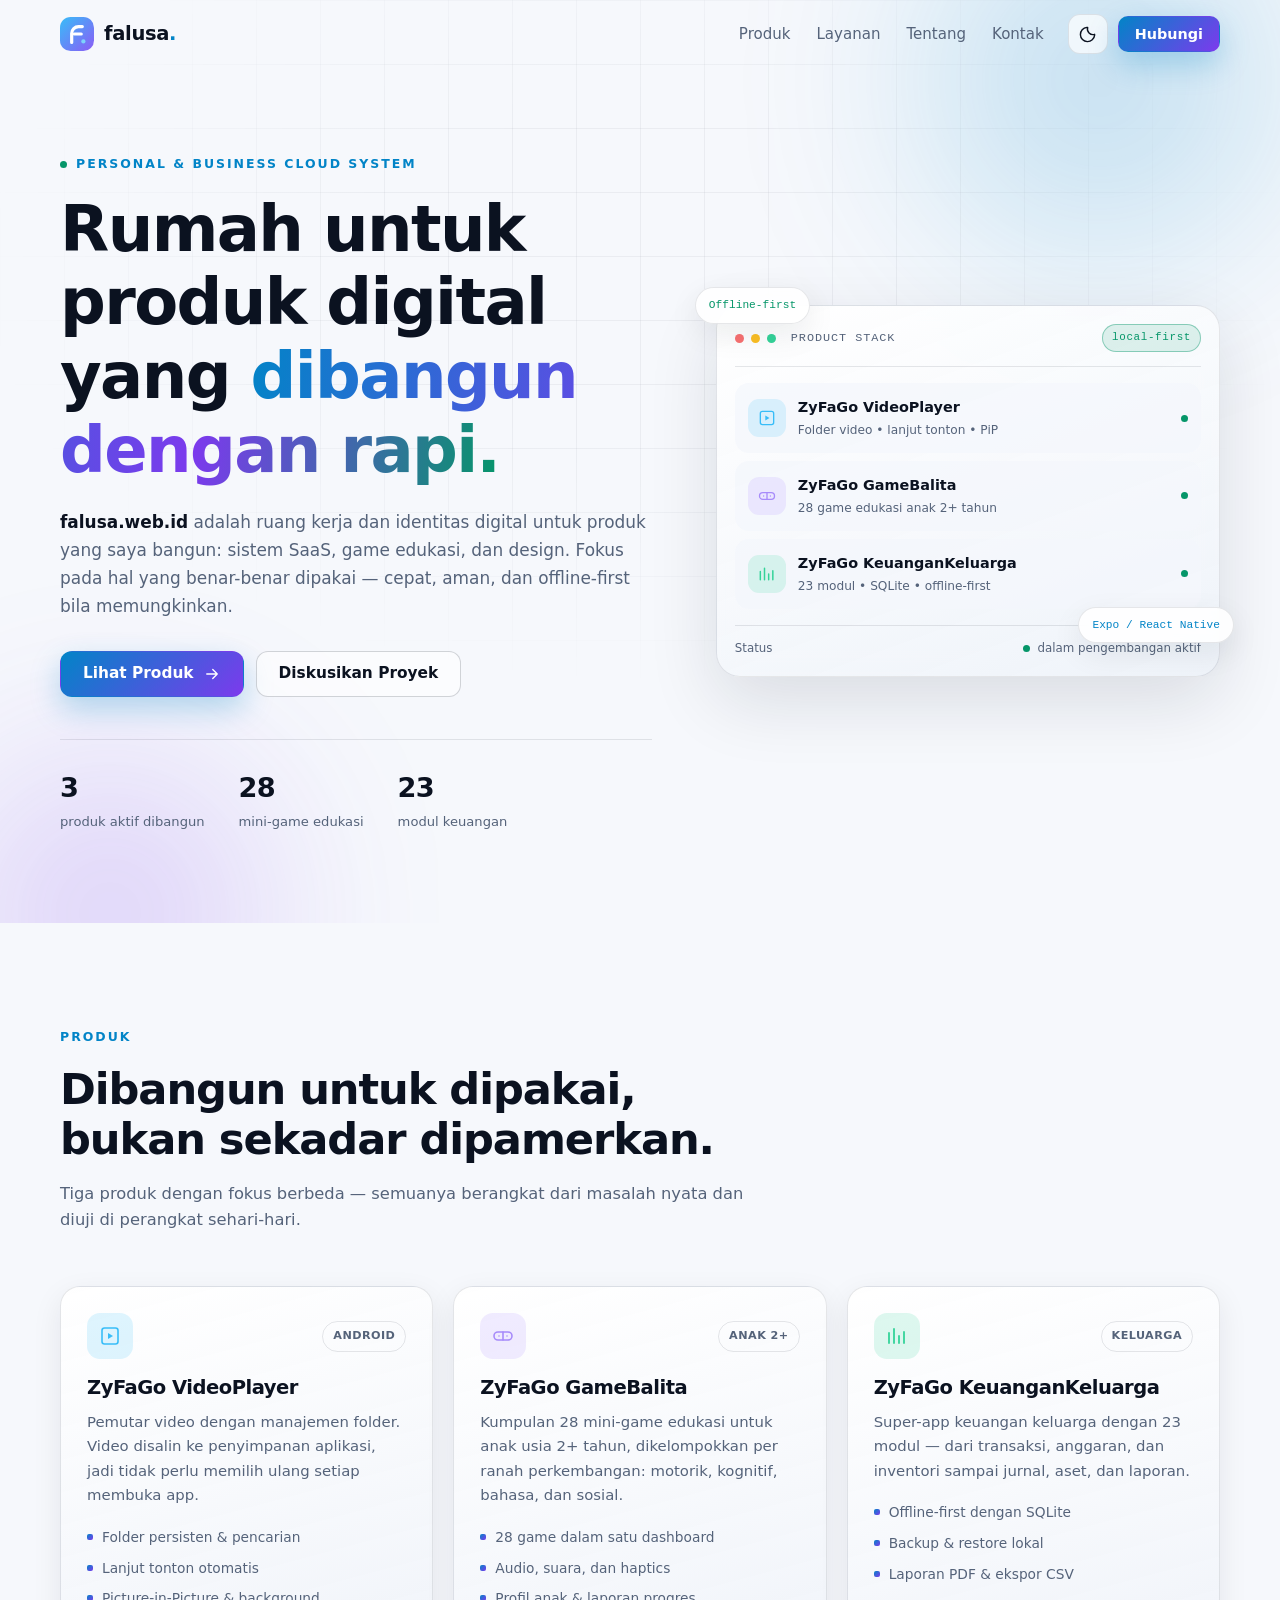
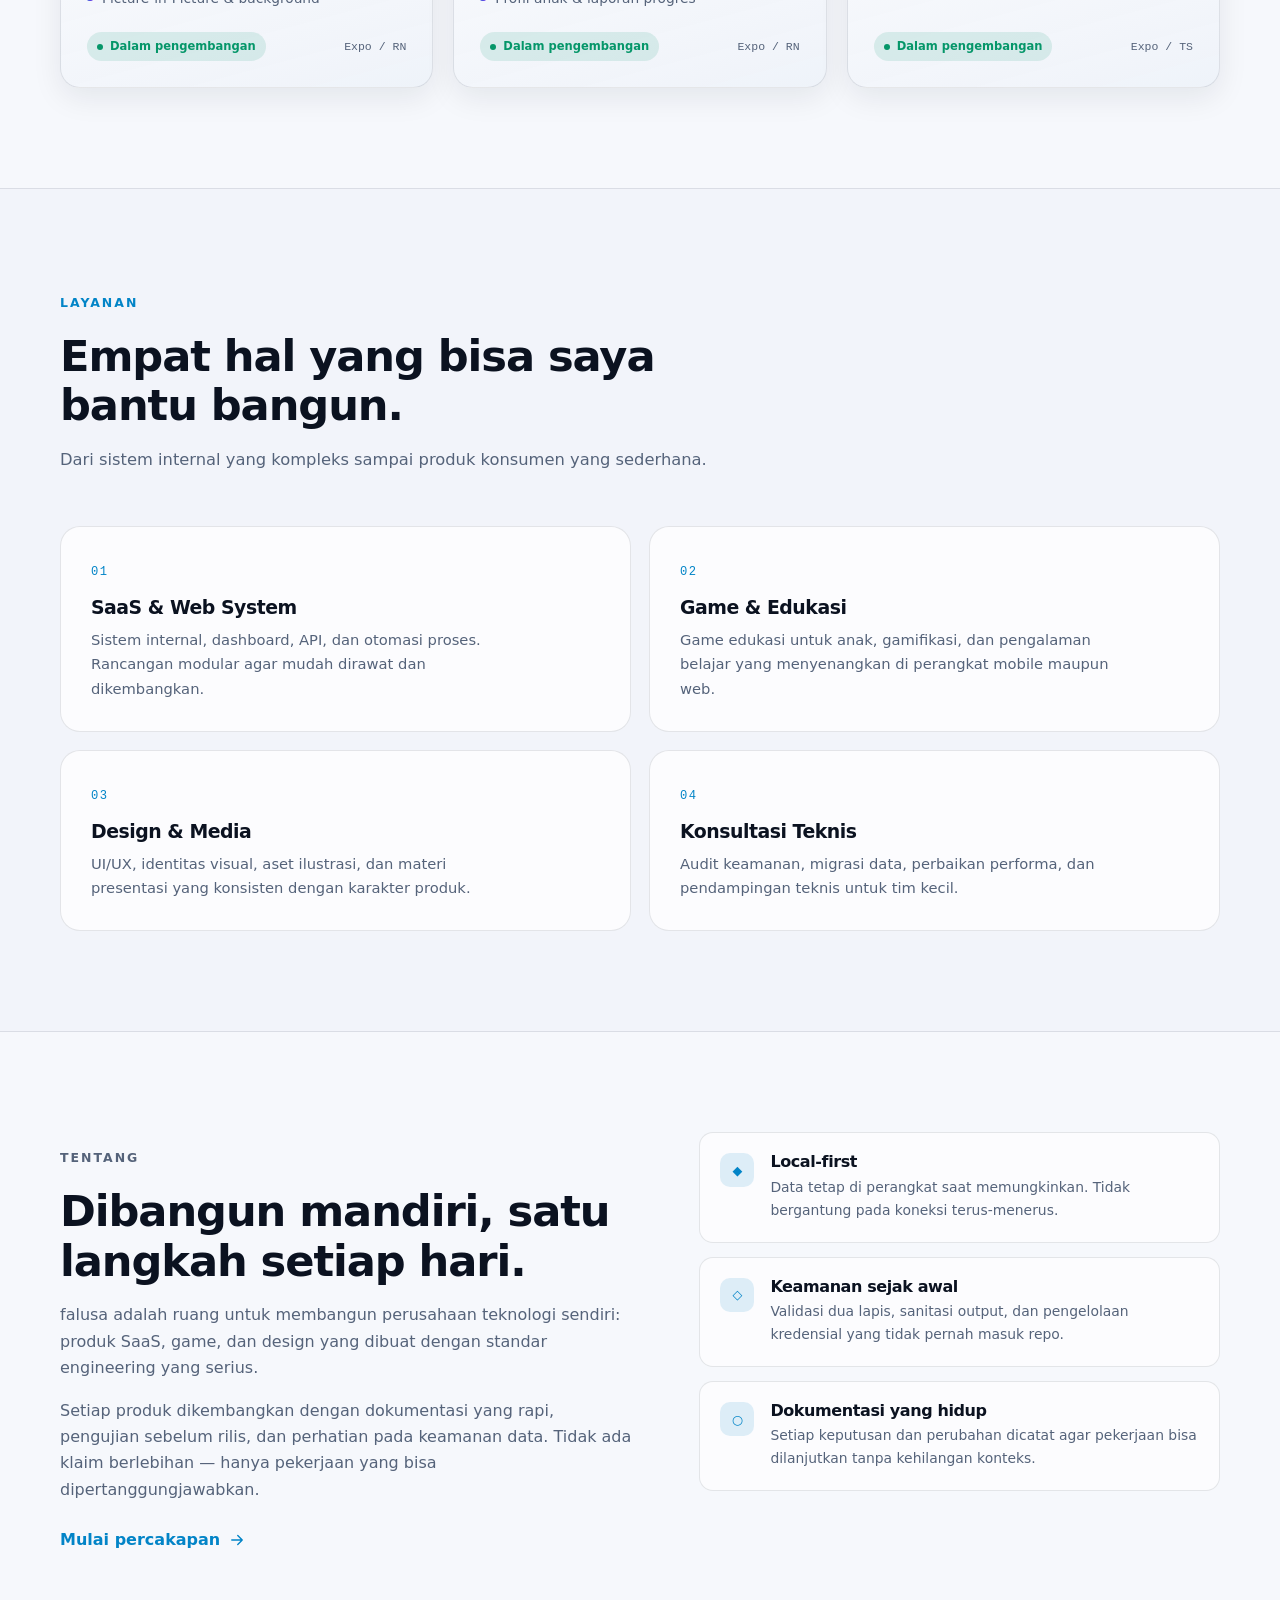
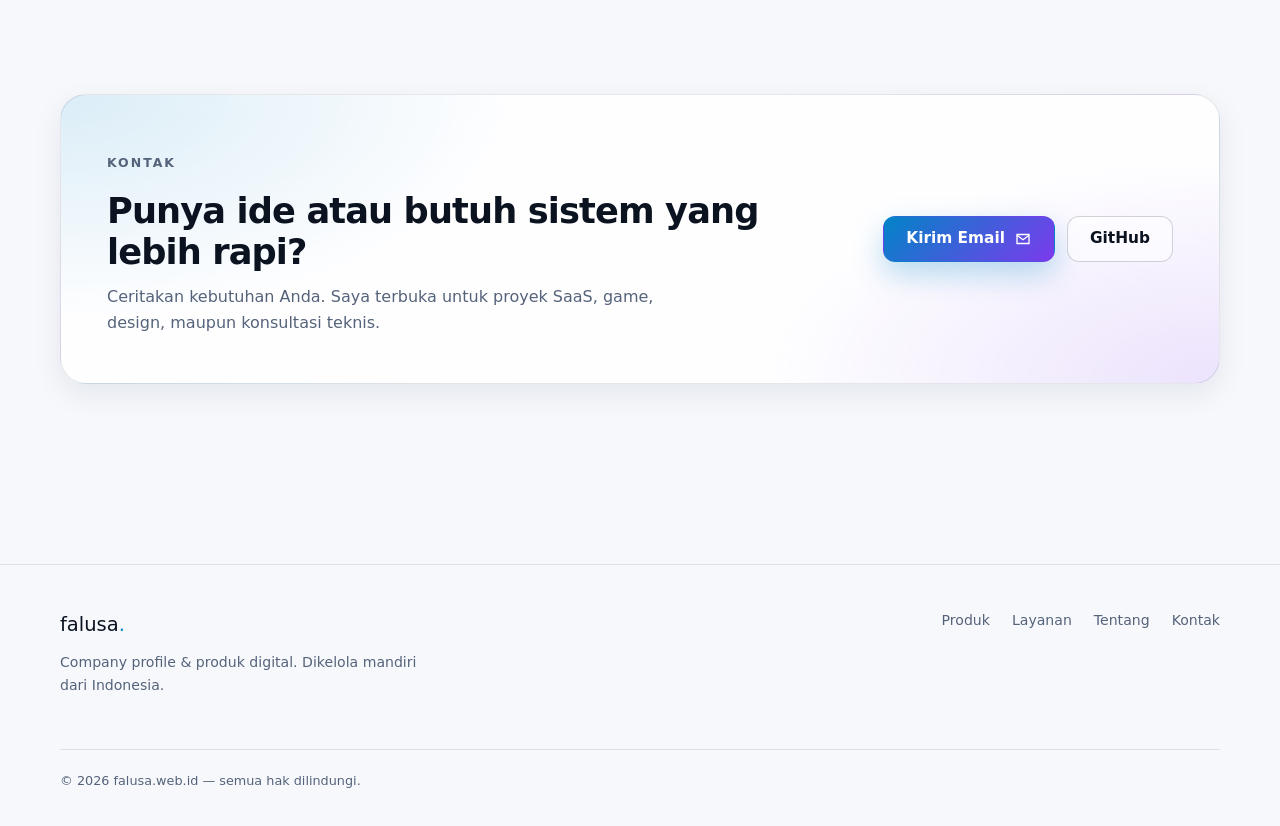
==== index.html @ 4346da72 "Initial landing page falusa.web.id" ====
<!doctype html>
<html lang="id" data-theme="dark">
<head>
  <meta charset="utf-8">
  <meta name="viewport" content="width=device-width, initial-scale=1">
  <title>falusa — Company Profile &amp; Digital Products</title>
  <meta name="description" content="falusa.web.id — rumah untuk produk digital: sistem SaaS, game edukasi, dan design. Dikelola secara mandiri, fokus pada kecepatan, keamanan, dan pengalaman pengguna.">
  <meta name="author" content="falusa">
  <meta name="theme-color" content="#070A12">
  <link rel="canonical" href="https://falusa.web.id/">
  <link rel="icon" href="assets/img/favicon.svg" type="image/svg+xml">
  <link rel="stylesheet" href="assets/css/style.css">

  <meta property="og:type" content="website">
  <meta property="og:site_name" content="falusa">
  <meta property="og:title" content="falusa — Company Profile &amp; Digital Products">
  <meta property="og:description" content="Rumah untuk produk digital: sistem SaaS, game edukasi, dan design.">
  <meta property="og:url" content="https://falusa.web.id/">
  <meta name="twitter:card" content="summary">
  <meta name="twitter:title" content="falusa — Company Profile &amp; Digital Products">
  <meta name="twitter:description" content="Rumah untuk produk digital: sistem SaaS, game edukasi, dan design.">

  <script type="application/ld+json">
  {
    "@context": "https://schema.org",
    "@type": "Organization",
    "name": "falusa",
    "url": "https://falusa.web.id",
    "email": "faridlukmans@gmail.com",
    "sameAs": ["https://github.com/faridlukmans"],
    "description": "Personal and business cloud system. Membangun produk digital: SaaS, game edukasi, dan design."
  }
  </script>
</head>
<body>
  <a class="skip-link" href="#main">Lewati ke konten</a>

  <header class="site-header" id="siteHeader">
    <div class="container nav-wrap">
      <a class="brand" href="#top" aria-label="falusa — beranda">
        <span class="brand-mark" aria-hidden="true">
          <svg viewBox="0 0 32 32" fill="none" xmlns="http://www.w3.org/2000/svg">
            <rect width="32" height="32" rx="10" fill="url(#brandGradient)"/>
            <path d="M11 24V15.5C11 11.91 13.91 9 17.5 9H21" stroke="white" stroke-width="3" stroke-linecap="round"/>
            <path d="M13.5 16H20" stroke="white" stroke-width="3" stroke-linecap="round"/>
            <circle cx="22" cy="23" r="2" fill="#7DD3FC"/>
            <defs>
              <linearGradient id="brandGradient" x1="0" y1="0" x2="32" y2="32" gradientUnits="userSpaceOnUse">
                <stop stop-color="#38BDF8"/>
                <stop offset="1" stop-color="#8B5CF6"/>
              </linearGradient>
            </defs>
          </svg>
        </span>
        <span class="brand-text">falusa<span class="brand-dot">.</span></span>
      </a>

      <nav class="nav-links" id="navLinks" aria-label="Navigasi utama">
        <a href="#produk">Produk</a>
        <a href="#layanan">Layanan</a>
        <a href="#tentang">Tentang</a>
        <a href="#kontak">Kontak</a>
      </nav>

      <div class="nav-actions">
        <button class="icon-btn" id="themeToggle" type="button" aria-label="Ganti tema terang/gelap" title="Ganti tema">
          <svg class="icon-sun" viewBox="0 0 24 24" fill="none" aria-hidden="true"><circle cx="12" cy="12" r="4" stroke="currentColor" stroke-width="1.8"/><path d="M12 2v2M12 20v2M4.93 4.93l1.42 1.42M17.65 17.65l1.42 1.42M2 12h2M20 12h2M4.93 19.07l1.42-1.42M17.65 6.35l1.42-1.42" stroke="currentColor" stroke-width="1.8" stroke-linecap="round"/></svg>
          <svg class="icon-moon" viewBox="0 0 24 24" fill="none" aria-hidden="true"><path d="M21 12.79A9 9 0 1 1 11.21 3c.34 0 .67.02 1 .05a7 7 0 0 0 8.74 8.74c.03.33.05.66.05 1Z" stroke="currentColor" stroke-width="1.8" stroke-linejoin="round"/></svg>
        </button>
        <a class="btn btn-sm btn-primary nav-cta" href="#kontak">Hubungi</a>
        <button class="icon-btn menu-btn" id="menuToggle" type="button" aria-label="Buka menu" aria-expanded="false" aria-controls="navLinks">
          <svg viewBox="0 0 24 24" fill="none" aria-hidden="true"><path d="M4 7h16M4 12h16M4 17h16" stroke="currentColor" stroke-width="1.8" stroke-linecap="round"/></svg>
        </button>
      </div>
    </div>
  </header>

  <main id="main">
    <!-- HERO -->
    <section class="hero" id="top">
      <div class="hero-bg" aria-hidden="true">
        <div class="orb orb-a"></div>
        <div class="orb orb-b"></div>
        <div class="grid-fade"></div>
      </div>
      <div class="container hero-grid">
        <div class="hero-copy reveal">
          <p class="eyebrow"><span class="pulse-dot"></span> Personal &amp; business cloud system</p>
          <h1>Rumah untuk produk digital yang <span class="gradient-text">dibangun dengan rapi.</span></h1>
          <p class="lead">
            <strong>falusa.web.id</strong> adalah ruang kerja dan identitas digital untuk produk
            yang saya bangun: sistem SaaS, game edukasi, dan design. Fokus pada hal yang
            benar-benar dipakai — cepat, aman, dan offline-first bila memungkinkan.
          </p>
          <div class="hero-actions">
            <a class="btn btn-primary" href="#produk">
              Lihat Produk
              <svg viewBox="0 0 24 24" fill="none" aria-hidden="true"><path d="M5 12h14M13 6l6 6-6 6" stroke="currentColor" stroke-width="1.8" stroke-linecap="round" stroke-linejoin="round"/></svg>
            </a>
            <a class="btn btn-ghost" href="#kontak">Diskusikan Proyek</a>
          </div>
          <ul class="hero-facts" aria-label="Ringkasan">
            <li><strong>3</strong><span>produk aktif dibangun</span></li>
            <li><strong>28</strong><span>mini-game edukasi</span></li>
            <li><strong>23</strong><span>modul keuangan</span></li>
          </ul>
        </div>

        <div class="hero-visual reveal" aria-hidden="true">
          <div class="visual-card">
            <div class="visual-head">
              <span class="traffic"></span><span class="traffic"></span><span class="traffic"></span>
              <span class="visual-title">product stack</span>
              <span class="live-badge">local-first</span>
            </div>
            <div class="stack-list">
              <div class="stack-item">
                <span class="stack-icon icon-cyan">
                  <svg viewBox="0 0 24 24" fill="none"><path d="M4 6.5A2.5 2.5 0 0 1 6.5 4h11A2.5 2.5 0 0 1 20 6.5v11a2.5 2.5 0 0 1-2.5 2.5h-11A2.5 2.5 0 0 1 4 17.5v-11Z" stroke="currentColor" stroke-width="1.6"/><path d="m10 9 5 3-5 3V9Z" fill="currentColor"/></svg>
                </span>
                <div><strong>ZyFaGo VideoPlayer</strong><small>Folder video • lanjut tonton • PiP</small></div>
                <span class="status-dot"></span>
              </div>
              <div class="stack-item">
                <span class="stack-icon icon-violet">
                  <svg viewBox="0 0 24 24" fill="none"><path d="M7 8h10a4 4 0 0 1 0 8H7a4 4 0 0 1 0-8Z" stroke="currentColor" stroke-width="1.6"/><path d="M8 12h.01M16 12h.01M12 8v8" stroke="currentColor" stroke-width="1.6" stroke-linecap="round"/></svg>
                </span>
                <div><strong>ZyFaGo GameBalita</strong><small>28 game edukasi anak 2+ tahun</small></div>
                <span class="status-dot"></span>
              </div>
              <div class="stack-item">
                <span class="stack-icon icon-lime">
                  <svg viewBox="0 0 24 24" fill="none"><path d="M4 19V9m5 10V5m5 14v-7m5 7V8" stroke="currentColor" stroke-width="1.8" stroke-linecap="round"/></svg>
                </span>
                <div><strong>ZyFaGo KeuanganKeluarga</strong><small>23 modul • SQLite • offline-first</small></div>
                <span class="status-dot"></span>
              </div>
            </div>
            <div class="visual-foot">
              <span>Status</span>
              <span class="visual-status"><span class="pulse-dot"></span> dalam pengembangan aktif</span>
            </div>
          </div>
          <div class="float-chip chip-a">Offline-first</div>
          <div class="float-chip chip-b">Expo / React Native</div>
        </div>
      </div>
    </section>

    <!-- PRODUK -->
    <section class="section" id="produk">
      <div class="container">
        <div class="section-head reveal">
          <p class="eyebrow">Produk</p>
          <h2>Dibangun untuk dipakai, bukan sekadar dipamerkan.</h2>
          <p class="section-sub">Tiga produk dengan fokus berbeda — semuanya berangkat dari masalah nyata dan diuji di perangkat sehari-hari.</p>
        </div>

        <div class="product-grid">
          <article class="product-card reveal">
            <div class="product-top">
              <span class="product-icon icon-cyan">
                <svg viewBox="0 0 24 24" fill="none"><path d="M4 6.5A2.5 2.5 0 0 1 6.5 4h11A2.5 2.5 0 0 1 20 6.5v11a2.5 2.5 0 0 1-2.5 2.5h-11A2.5 2.5 0 0 1 4 17.5v-11Z" stroke="currentColor" stroke-width="1.6"/><path d="m10 9 5 3-5 3V9Z" fill="currentColor"/></svg>
              </span>
              <span class="badge">Android</span>
            </div>
            <h3>ZyFaGo VideoPlayer</h3>
            <p>Pemutar video dengan manajemen folder. Video disalin ke penyimpanan aplikasi, jadi tidak perlu memilih ulang setiap membuka app.</p>
            <ul class="feature-list">
              <li>Folder persisten &amp; pencarian</li>
              <li>Lanjut tonton otomatis</li>
              <li>Picture-in-Picture &amp; background</li>
            </ul>
            <div class="product-foot">
              <span class="status-pill">Dalam pengembangan</span>
              <span class="mono">Expo / RN</span>
            </div>
          </article>

          <article class="product-card reveal">
            <div class="product-top">
              <span class="product-icon icon-violet">
                <svg viewBox="0 0 24 24" fill="none"><path d="M7 8h10a4 4 0 0 1 0 8H7a4 4 0 0 1 0-8Z" stroke="currentColor" stroke-width="1.6"/><path d="M8 12h.01M16 12h.01M12 8v8" stroke="currentColor" stroke-width="1.6" stroke-linecap="round"/></svg>
              </span>
              <span class="badge">Anak 2+</span>
            </div>
            <h3>ZyFaGo GameBalita</h3>
            <p>Kumpulan 28 mini-game edukasi untuk anak usia 2+ tahun, dikelompokkan per ranah perkembangan: motorik, kognitif, bahasa, dan sosial.</p>
            <ul class="feature-list">
              <li>28 game dalam satu dashboard</li>
              <li>Audio, suara, dan haptics</li>
              <li>Profil anak &amp; laporan progres</li>
            </ul>
            <div class="product-foot">
              <span class="status-pill">Dalam pengembangan</span>
              <span class="mono">Expo / RN</span>
            </div>
          </article>

          <article class="product-card reveal">
            <div class="product-top">
              <span class="product-icon icon-lime">
                <svg viewBox="0 0 24 24" fill="none"><path d="M4 19V9m5 10V5m5 14v-7m5 7V8" stroke="currentColor" stroke-width="1.8" stroke-linecap="round"/></svg>
              </span>
              <span class="badge">Keluarga</span>
            </div>
            <h3>ZyFaGo KeuanganKeluarga</h3>
            <p>Super-app keuangan keluarga dengan 23 modul — dari transaksi, anggaran, dan inventori sampai jurnal, aset, dan laporan.</p>
            <ul class="feature-list">
              <li>Offline-first dengan SQLite</li>
              <li>Backup &amp; restore lokal</li>
              <li>Laporan PDF &amp; ekspor CSV</li>
            </ul>
            <div class="product-foot">
              <span class="status-pill">Dalam pengembangan</span>
              <span class="mono">Expo / TS</span>
            </div>
          </article>
        </div>
      </div>
    </section>

    <!-- LAYANAN -->
    <section class="section section-alt" id="layanan">
      <div class="container">
        <div class="section-head reveal">
          <p class="eyebrow">Layanan</p>
          <h2>Empat hal yang bisa saya bantu bangun.</h2>
          <p class="section-sub">Dari sistem internal yang kompleks sampai produk konsumen yang sederhana.</p>
        </div>

        <div class="service-grid">
          <article class="service-card reveal">
            <span class="service-num">01</span>
            <h3>SaaS &amp; Web System</h3>
            <p>Sistem internal, dashboard, API, dan otomasi proses. Rancangan modular agar mudah dirawat dan dikembangkan.</p>
          </article>
          <article class="service-card reveal">
            <span class="service-num">02</span>
            <h3>Game &amp; Edukasi</h3>
            <p>Game edukasi untuk anak, gamifikasi, dan pengalaman belajar yang menyenangkan di perangkat mobile maupun web.</p>
          </article>
          <article class="service-card reveal">
            <span class="service-num">03</span>
            <h3>Design &amp; Media</h3>
            <p>UI/UX, identitas visual, aset ilustrasi, dan materi presentasi yang konsisten dengan karakter produk.</p>
          </article>
          <article class="service-card reveal">
            <span class="service-num">04</span>
            <h3>Konsultasi Teknis</h3>
            <p>Audit keamanan, migrasi data, perbaikan performa, dan pendampingan teknis untuk tim kecil.</p>
          </article>
        </div>
      </div>
    </section>

    <!-- TENTANG -->
    <section class="section" id="tentang">
      <div class="container about-grid">
        <div class="about-copy reveal">
          <p class="eyebrow">Tentang</p>
          <h2>Dibangun mandiri, satu langkah setiap hari.</h2>
          <p>
            falusa adalah ruang untuk membangun perusahaan teknologi sendiri: produk SaaS,
            game, dan design yang dibuat dengan standar engineering yang serius.
          </p>
          <p>
            Setiap produk dikembangkan dengan dokumentasi yang rapi, pengujian sebelum rilis,
            dan perhatian pada keamanan data. Tidak ada klaim berlebihan — hanya pekerjaan
            yang bisa dipertanggungjawabkan.
          </p>
          <a class="link-arrow" href="#kontak">
            Mulai percakapan
            <svg viewBox="0 0 24 24" fill="none" aria-hidden="true"><path d="M5 12h14M13 6l6 6-6 6" stroke="currentColor" stroke-width="1.8" stroke-linecap="round" stroke-linejoin="round"/></svg>
          </a>
        </div>

        <div class="principle-list reveal">
          <div class="principle">
            <span class="principle-icon">◆</span>
            <div><h3>Local-first</h3><p>Data tetap di perangkat saat memungkinkan. Tidak bergantung pada koneksi terus-menerus.</p></div>
          </div>
          <div class="principle">
            <span class="principle-icon">◇</span>
            <div><h3>Keamanan sejak awal</h3><p>Validasi dua lapis, sanitasi output, dan pengelolaan kredensial yang tidak pernah masuk repo.</p></div>
          </div>
          <div class="principle">
            <span class="principle-icon">○</span>
            <div><h3>Dokumentasi yang hidup</h3><p>Setiap keputusan dan perubahan dicatat agar pekerjaan bisa dilanjutkan tanpa kehilangan konteks.</p></div>
          </div>
        </div>
      </div>
    </section>

    <!-- KONTAK -->
    <section class="section section-cta" id="kontak">
      <div class="container cta-box reveal">
        <div class="cta-copy">
          <p class="eyebrow">Kontak</p>
          <h2>Punya ide atau butuh sistem yang lebih rapi?</h2>
          <p>Ceritakan kebutuhan Anda. Saya terbuka untuk proyek SaaS, game, design, maupun konsultasi teknis.</p>
        </div>
        <div class="cta-actions">
          <a class="btn btn-primary" href="mailto:faridlukmans@gmail.com?subject=Proyek%20falusa.web.id">
            Kirim Email
            <svg viewBox="0 0 24 24" fill="none" aria-hidden="true"><path d="M4 6h16v12H4V6Z" stroke="currentColor" stroke-width="1.8"/><path d="m4 7 8 6 8-6" stroke="currentColor" stroke-width="1.8" stroke-linejoin="round"/></svg>
          </a>
          <a class="btn btn-ghost" href="https://github.com/faridlukmans" target="_blank" rel="noopener noreferrer">GitHub</a>
        </div>
      </div>
    </section>
  </main>

  <footer class="site-footer">
    <div class="container footer-wrap">
      <div class="footer-brand">
        <span class="brand-text">falusa<span class="brand-dot">.</span></span>
        <p>Company profile &amp; produk digital. Dikelola mandiri dari Indonesia.</p>
      </div>
      <div class="footer-links">
        <a href="#produk">Produk</a>
        <a href="#layanan">Layanan</a>
        <a href="#tentang">Tentang</a>
        <a href="#kontak">Kontak</a>
      </div>
      <p class="footer-copy">© <span id="year">2026</span> falusa.web.id — semua hak dilindungi.</p>
    </div>
  </footer>

  <script src="assets/js/main.js" defer></script>
</body>
</html>
---- assets/css/style.css ----
/* =========================================================
   falusa.web.id — landing page styles
   ========================================================= */

:root {
  color-scheme: dark;
  --bg: #070a12;
  --bg-soft: #0b1120;
  --card: #0e1626;
  --card-2: #111c30;
  --text: #e8eefb;
  --muted: #97a4ba;
  --border: rgba(148, 163, 184, 0.16);
  --border-strong: rgba(148, 163, 184, 0.28);
  --primary: #38bdf8;
  --primary-2: #8b5cf6;
  --lime: #34d399;
  --danger: #f87171;
  --shadow: 0 24px 70px rgba(0, 0, 0, 0.42);
  --shadow-sm: 0 10px 30px rgba(0, 0, 0, 0.28);
  --radius: 20px;
  --radius-sm: 14px;
  --container: 1160px;
  --font: ui-sans-serif, system-ui, -apple-system, "Segoe UI", Roboto, "Helvetica Neue", Arial, sans-serif;
  --mono: ui-monospace, SFMono-Regular, Menlo, Consolas, "Liberation Mono", monospace;
}

[data-theme="light"] {
  color-scheme: light;
  --bg: #f6f8fc;
  --bg-soft: #eef2f9;
  --card: #ffffff;
  --card-2: #f4f7fd;
  --text: #0b1220;
  --muted: #55637a;
  --border: rgba(15, 23, 42, 0.1);
  --border-strong: rgba(15, 23, 42, 0.18);
  --primary: #0284c7;
  --primary-2: #7c3aed;
  --lime: #059669;
  --shadow: 0 24px 70px rgba(15, 23, 42, 0.12);
  --shadow-sm: 0 10px 30px rgba(15, 23, 42, 0.08);
}

*,
*::before,
*::after { box-sizing: border-box; }

html {
  scroll-behavior: smooth;
  scroll-padding-top: 88px;
  -webkit-text-size-adjust: 100%;
}

body {
  margin: 0;
  overflow-x: hidden;
  background: var(--bg);
  color: var(--text);
  font-family: var(--font);
  font-size: 16px;
  line-height: 1.65;
  -webkit-font-smoothing: antialiased;
  text-rendering: optimizeLegibility;
  transition: background-color 0.3s ease, color 0.3s ease;
}

img, svg { display: block; max-width: 100%; }
a { color: inherit; text-decoration: none; }
h1, h2, h3 { margin: 0; line-height: 1.15; letter-spacing: -0.025em; }
p { margin: 0; }
ul { margin: 0; padding: 0; list-style: none; }

.container {
  width: min(100% - 40px, var(--container));
  margin-inline: auto;
}

.skip-link {
  position: absolute;
  top: -100px;
  left: 16px;
  z-index: 100;
  padding: 10px 16px;
  border-radius: 10px;
  background: var(--primary);
  color: #001018;
  font-weight: 700;
}
.skip-link:focus { top: 12px; }

:focus-visible {
  outline: 2px solid var(--primary);
  outline-offset: 3px;
  border-radius: 6px;
}

/* ---------- Header ---------- */

.site-header {
  position: fixed;
  inset: 0 0 auto 0;
  z-index: 50;
  padding: 14px 0;
  border-bottom: 1px solid transparent;
  background: transparent;
  transition: background-color 0.3s ease, border-color 0.3s ease, padding 0.3s ease;
}

.site-header.is-scrolled {
  padding: 10px 0;
  border-bottom-color: var(--border);
  background: color-mix(in srgb, var(--bg) 82%, transparent);
  backdrop-filter: blur(14px);
  -webkit-backdrop-filter: blur(14px);
}

.nav-wrap {
  display: flex;
  align-items: center;
  gap: 24px;
}

.brand {
  display: inline-flex;
  align-items: center;
  gap: 10px;
  font-weight: 800;
  letter-spacing: -0.02em;
}

.brand-mark { width: 34px; height: 34px; flex: 0 0 auto; }
.brand-text { font-size: 1.22rem; }
.brand-dot { color: var(--primary); }

.nav-links {
  display: flex;
  align-items: center;
  gap: 26px;
  margin-left: auto;
  font-size: 0.94rem;
  color: var(--muted);
}

.nav-links a {
  position: relative;
  padding: 6px 0;
  transition: color 0.2s ease;
}

.nav-links a::after {
  content: "";
  position: absolute;
  left: 0;
  bottom: 0;
  width: 100%;
  height: 2px;
  border-radius: 2px;
  background: linear-gradient(90deg, var(--primary), var(--primary-2));
  transform: scaleX(0);
  transform-origin: left;
  transition: transform 0.25s ease;
}

.nav-links a:hover { color: var(--text); }
.nav-links a:hover::after { transform: scaleX(1); }

.nav-actions {
  display: flex;
  align-items: center;
  gap: 10px;
}

.icon-btn {
  display: grid;
  place-items: center;
  width: 40px;
  height: 40px;
  padding: 0;
  border: 1px solid var(--border);
  border-radius: 12px;
  background: color-mix(in srgb, var(--card) 70%, transparent);
  color: var(--text);
  cursor: pointer;
  transition: border-color 0.2s ease, background-color 0.2s ease, transform 0.2s ease;
}

.icon-btn:hover { border-color: var(--border-strong); transform: translateY(-1px); }
.icon-btn svg { width: 19px; height: 19px; }

[data-theme="dark"] .icon-moon,
[data-theme="light"] .icon-sun { display: none; }

.menu-btn { display: none; }

/* ---------- Buttons ---------- */

.btn {
  display: inline-flex;
  align-items: center;
  justify-content: center;
  gap: 9px;
  padding: 13px 22px;
  border: 1px solid transparent;
  border-radius: 12px;
  font-family: inherit;
  font-size: 0.96rem;
  font-weight: 700;
  line-height: 1;
  cursor: pointer;
  transition: transform 0.2s ease, box-shadow 0.2s ease, background-color 0.2s ease, border-color 0.2s ease;
}

.btn svg { width: 18px; height: 18px; }

.btn-primary {
  background: linear-gradient(135deg, var(--primary), var(--primary-2));
  color: #05101f;
  box-shadow: 0 12px 30px color-mix(in srgb, var(--primary) 28%, transparent);
}

[data-theme="light"] .btn-primary { color: #fff; }

.btn-primary:hover { transform: translateY(-2px); box-shadow: 0 18px 38px color-mix(in srgb, var(--primary) 36%, transparent); }

.btn-ghost {
  border-color: var(--border-strong);
  background: color-mix(in srgb, var(--card) 55%, transparent);
  color: var(--text);
}

.btn-ghost:hover { transform: translateY(-2px); border-color: var(--primary); }

.btn-sm { padding: 10px 16px; font-size: 0.9rem; border-radius: 10px; }

.nav-cta { display: inline-flex; }

/* ---------- Hero ---------- */

.hero {
  position: relative;
  padding: 150px 0 90px;
  overflow: hidden;
}

.hero-bg {
  position: absolute;
  inset: 0;
  z-index: -1;
  pointer-events: none;
}

.orb {
  position: absolute;
  border-radius: 50%;
  filter: blur(90px);
  opacity: 0.55;
}

.orb-a {
  width: 520px;
  height: 520px;
  top: -180px;
  right: -80px;
  background: radial-gradient(circle, color-mix(in srgb, var(--primary) 55%, transparent), transparent 68%);
}

.orb-b {
  width: 460px;
  height: 460px;
  bottom: -220px;
  left: -120px;
  background: radial-gradient(circle, color-mix(in srgb, var(--primary-2) 55%, transparent), transparent 68%);
}

.grid-fade {
  position: absolute;
  inset: 0;
  background-image:
    linear-gradient(to right, var(--border) 1px, transparent 1px),
    linear-gradient(to bottom, var(--border) 1px, transparent 1px);
  background-size: 64px 64px;
  mask-image: radial-gradient(ellipse 70% 60% at 50% 30%, #000 30%, transparent 75%);
  -webkit-mask-image: radial-gradient(ellipse 70% 60% at 50% 30%, #000 30%, transparent 75%);
  opacity: 0.5;
}

.hero-grid {
  display: grid;
  grid-template-columns: 1.08fr 0.92fr;
  align-items: center;
  gap: 64px;
}

.hero-grid > *,
.about-grid > *,
.product-grid > *,
.service-grid > * {
  min-width: 0;
}

.hero-copy,
.about-copy { min-width: 0; }

.lead,
.about-copy p { overflow-wrap: anywhere; }

.eyebrow {
  display: inline-flex;
  align-items: center;
  gap: 9px;
  margin-bottom: 18px;
  font-size: 0.78rem;
  font-weight: 700;
  letter-spacing: 0.16em;
  text-transform: uppercase;
  color: var(--primary);
}

.pulse-dot {
  position: relative;
  width: 7px;
  height: 7px;
  border-radius: 50%;
  background: var(--lime);
  box-shadow: 0 0 0 0 color-mix(in srgb, var(--lime) 60%, transparent);
  animation: pulse 2.4s infinite;
}

@keyframes pulse {
  0% { box-shadow: 0 0 0 0 color-mix(in srgb, var(--lime) 55%, transparent); }
  70% { box-shadow: 0 0 0 9px transparent; }
  100% { box-shadow: 0 0 0 0 transparent; }
}

.hero h1 {
  font-size: clamp(2.5rem, 5vw, 4.15rem);
  font-weight: 800;
  max-width: 15ch;
}

.gradient-text {
  background: linear-gradient(100deg, var(--primary) 0%, var(--primary-2) 60%, var(--lime) 100%);
  -webkit-background-clip: text;
  background-clip: text;
  color: transparent;
}

.lead {
  max-width: 56ch;
  margin-top: 22px;
  font-size: 1.06rem;
  color: var(--muted);
}

.lead strong { color: var(--text); font-weight: 650; }

.hero-actions {
  display: flex;
  flex-wrap: wrap;
  gap: 12px;
  margin-top: 30px;
}

.hero-facts {
  display: flex;
  flex-wrap: wrap;
  gap: 34px;
  margin-top: 42px;
  padding-top: 26px;
  border-top: 1px solid var(--border);
}

.hero-facts li { display: flex; flex-direction: column; }
.hero-facts strong { font-size: 1.7rem; font-weight: 800; letter-spacing: -0.03em; }
.hero-facts span { font-size: 0.82rem; color: var(--muted); }

/* Hero visual */

.hero-visual { position: relative; }

.visual-card {
  position: relative;
  max-width: 100%;
  padding: 18px;
  border: 1px solid var(--border);
  border-radius: 24px;
  background: linear-gradient(160deg, color-mix(in srgb, var(--card) 94%, transparent), color-mix(in srgb, var(--bg-soft) 88%, transparent));
  box-shadow: var(--shadow);
  backdrop-filter: blur(12px);
}

.visual-head {
  display: flex;
  align-items: center;
  gap: 7px;
  padding-bottom: 14px;
  border-bottom: 1px solid var(--border);
}

.traffic { width: 9px; height: 9px; border-radius: 50%; background: var(--border-strong); }
.traffic:nth-child(1) { background: #f87171; }
.traffic:nth-child(2) { background: #fbbf24; }
.traffic:nth-child(3) { background: #34d399; }

.visual-title {
  margin-left: 8px;
  font-family: var(--mono);
  font-size: 0.74rem;
  letter-spacing: 0.08em;
  text-transform: uppercase;
  color: var(--muted);
}

.live-badge {
  margin-left: auto;
  padding: 4px 9px;
  border: 1px solid color-mix(in srgb, var(--lime) 40%, transparent);
  border-radius: 999px;
  background: color-mix(in srgb, var(--lime) 12%, transparent);
  color: var(--lime);
  font-family: var(--mono);
  font-size: 0.68rem;
  letter-spacing: 0.06em;
}

.stack-list { display: grid; gap: 8px; padding: 16px 0; }

.stack-item {
  display: flex;
  align-items: center;
  gap: 12px;
  padding: 12px;
  border: 1px solid transparent;
  border-radius: 14px;
  background: color-mix(in srgb, var(--card-2) 70%, transparent);
  transition: border-color 0.2s ease, transform 0.2s ease;
}

.stack-item:hover { border-color: var(--border-strong); transform: translateX(3px); }

.stack-icon {
  display: grid;
  place-items: center;
  width: 38px;
  height: 38px;
  flex: 0 0 auto;
  border-radius: 11px;
}

.stack-icon svg { width: 20px; height: 20px; }
.icon-cyan { background: color-mix(in srgb, #38bdf8 16%, transparent); color: #38bdf8; }
.icon-violet { background: color-mix(in srgb, #a78bfa 16%, transparent); color: #a78bfa; }
.icon-lime { background: color-mix(in srgb, #34d399 16%, transparent); color: #34d399; }

.stack-item > div { min-width: 0; }
.stack-item strong { display: block; font-size: 0.9rem; font-weight: 650; }
.stack-item small {
  display: block;
  overflow: hidden;
  font-size: 0.76rem;
  color: var(--muted);
  text-overflow: ellipsis;
  white-space: nowrap;
}

.status-dot {
  width: 7px;
  height: 7px;
  margin-left: auto;
  flex: 0 0 auto;
  border-radius: 50%;
  background: var(--lime);
}

.visual-foot {
  display: flex;
  align-items: center;
  justify-content: space-between;
  padding-top: 13px;
  border-top: 1px solid var(--border);
  font-size: 0.74rem;
  color: var(--muted);
}

.visual-status { display: inline-flex; align-items: center; gap: 7px; }

.float-chip {
  position: absolute;
  padding: 8px 13px;
  border: 1px solid var(--border);
  border-radius: 999px;
  background: color-mix(in srgb, var(--card) 88%, transparent);
  box-shadow: var(--shadow-sm);
  font-family: var(--mono);
  font-size: 0.7rem;
  color: var(--muted);
  backdrop-filter: blur(8px);
}

.chip-a { top: -18px; left: -21px; color: var(--lime); }
.chip-b { right: -14px; bottom: 34px; color: var(--primary); }

/* ---------- Sections ---------- */

.section { padding: 100px 0; }
.section-alt { background: color-mix(in srgb, var(--bg-soft) 55%, transparent); border-block: 1px solid var(--border); }

.section-head { max-width: 720px; margin-bottom: 52px; }
.section-head h2 { font-size: clamp(1.85rem, 3.4vw, 2.7rem); font-weight: 800; }
.section-sub { margin-top: 16px; color: var(--muted); font-size: 1.02rem; }

/* ---------- Products ---------- */

.product-grid {
  display: grid;
  grid-template-columns: repeat(3, 1fr);
  gap: 20px;
}

.product-card {
  display: flex;
  flex-direction: column;
  padding: 26px;
  border: 1px solid var(--border);
  border-radius: var(--radius);
  background: linear-gradient(165deg, color-mix(in srgb, var(--card) 96%, transparent), color-mix(in srgb, var(--bg-soft) 90%, transparent));
  box-shadow: var(--shadow-sm);
  transition: transform 0.28s ease, border-color 0.28s ease, box-shadow 0.28s ease;
}

.product-card:hover {
  transform: translateY(-6px);
  border-color: color-mix(in srgb, var(--primary) 40%, var(--border));
  box-shadow: var(--shadow);
}

.product-top { display: flex; align-items: center; justify-content: space-between; margin-bottom: 18px; }

.product-icon {
  display: grid;
  place-items: center;
  width: 46px;
  height: 46px;
  border-radius: 13px;
}

.product-icon svg { width: 24px; height: 24px; }

.badge {
  padding: 5px 10px;
  border: 1px solid var(--border);
  border-radius: 999px;
  font-size: 0.7rem;
  font-weight: 650;
  letter-spacing: 0.04em;
  text-transform: uppercase;
  color: var(--muted);
}

.product-card h3 { font-size: 1.22rem; font-weight: 750; }
.product-card > p { margin-top: 10px; color: var(--muted); font-size: 0.93rem; }

.feature-list { display: grid; gap: 8px; margin-top: 18px; }

.feature-list li {
  display: flex;
  align-items: flex-start;
  gap: 9px;
  font-size: 0.86rem;
  color: var(--muted);
}

.feature-list li::before {
  content: "";
  width: 6px;
  height: 6px;
  margin-top: 8px;
  flex: 0 0 auto;
  border-radius: 2px;
  background: linear-gradient(135deg, var(--primary), var(--primary-2));
}

.product-foot {
  display: flex;
  align-items: center;
  justify-content: space-between;
  margin-top: auto;
  padding-top: 22px;
}

.status-pill {
  display: inline-flex;
  align-items: center;
  gap: 7px;
  padding: 5px 10px;
  border-radius: 999px;
  background: color-mix(in srgb, var(--lime) 12%, transparent);
  color: var(--lime);
  font-size: 0.72rem;
  font-weight: 650;
}

.status-pill::before {
  content: "";
  width: 6px;
  height: 6px;
  border-radius: 50%;
  background: currentColor;
}

.mono { font-family: var(--mono); font-size: 0.72rem; color: var(--muted); }

/* ---------- Services ---------- */

.service-grid {
  display: grid;
  grid-template-columns: repeat(2, 1fr);
  gap: 18px;
}

.service-card {
  position: relative;
  padding: 30px;
  border: 1px solid var(--border);
  border-radius: var(--radius);
  background: color-mix(in srgb, var(--card) 72%, transparent);
  transition: transform 0.28s ease, border-color 0.28s ease;
  overflow: hidden;
}

.service-card::after {
  content: "";
  position: absolute;
  inset: auto -40% -70% auto;
  width: 220px;
  height: 220px;
  border-radius: 50%;
  background: radial-gradient(circle, color-mix(in srgb, var(--primary) 20%, transparent), transparent 70%);
  opacity: 0;
  transition: opacity 0.3s ease;
}

.service-card:hover { transform: translateY(-4px); border-color: var(--border-strong); }
.service-card:hover::after { opacity: 1; }

.service-num {
  font-family: var(--mono);
  font-size: 0.76rem;
  letter-spacing: 0.12em;
  color: var(--primary);
}

.service-card h3 { margin-top: 14px; font-size: 1.18rem; font-weight: 700; }
.service-card p { margin-top: 9px; color: var(--muted); font-size: 0.92rem; max-width: 46ch; }

/* ---------- About ---------- */

.about-grid {
  display: grid;
  grid-template-columns: 1.05fr 0.95fr;
  gap: 64px;
  align-items: start;
}

.about-copy h2 { font-size: clamp(1.85rem, 3.4vw, 2.7rem); font-weight: 800; }
.about-copy p { margin-top: 16px; color: var(--muted); }

.link-arrow {
  display: inline-flex;
  align-items: center;
  gap: 8px;
  margin-top: 24px;
  font-weight: 700;
  color: var(--primary);
}

.link-arrow svg { width: 18px; height: 18px; transition: transform 0.2s ease; }
.link-arrow:hover svg { transform: translateX(4px); }

.principle-list { display: grid; gap: 14px; }

.principle {
  display: flex;
  gap: 16px;
  padding: 20px;
  border: 1px solid var(--border);
  border-radius: var(--radius-sm);
  background: color-mix(in srgb, var(--card) 62%, transparent);
  transition: border-color 0.2s ease;
}

.principle:hover { border-color: var(--border-strong); }

.principle-icon {
  display: grid;
  place-items: center;
  width: 34px;
  height: 34px;
  flex: 0 0 auto;
  border-radius: 10px;
  background: color-mix(in srgb, var(--primary) 12%, transparent);
  color: var(--primary);
  font-size: 0.8rem;
}

.principle h3 { font-size: 1rem; font-weight: 700; }
.principle p { margin-top: 4px; color: var(--muted); font-size: 0.87rem; }

/* ---------- CTA ---------- */

.section-cta { padding-top: 40px; }

.cta-box {
  display: flex;
  align-items: center;
  justify-content: space-between;
  gap: 36px;
  padding: 46px;
  border: 1px solid var(--border);
  border-radius: 26px;
  background:
    radial-gradient(ellipse 60% 120% at 0% 0%, color-mix(in srgb, var(--primary) 14%, transparent), transparent 65%),
    radial-gradient(ellipse 60% 120% at 100% 100%, color-mix(in srgb, var(--primary-2) 14%, transparent), transparent 65%),
    color-mix(in srgb, var(--card) 84%, transparent);
  box-shadow: var(--shadow-sm);
}

.cta-copy h2 { font-size: clamp(1.6rem, 3vw, 2.2rem); font-weight: 800; }
.cta-copy p { margin-top: 12px; color: var(--muted); max-width: 54ch; }
.cta-actions { display: flex; flex-wrap: wrap; gap: 12px; flex: 0 0 auto; }

/* ---------- Footer ---------- */

.site-footer {
  margin-top: 80px;
  padding: 44px 0 34px;
  border-top: 1px solid var(--border);
}

.footer-wrap {
  display: grid;
  grid-template-columns: 1.2fr 0.8fr;
  gap: 26px;
  align-items: start;
}

.footer-brand p { margin-top: 10px; color: var(--muted); font-size: 0.88rem; max-width: 40ch; }

.footer-links { display: flex; flex-wrap: wrap; gap: 22px; justify-content: flex-end; font-size: 0.88rem; color: var(--muted); }
.footer-links a:hover { color: var(--text); }

.footer-copy {
  grid-column: 1 / -1;
  margin-top: 26px;
  padding-top: 20px;
  border-top: 1px solid var(--border);
  font-size: 0.8rem;
  color: var(--muted);
}

/* ---------- Reveal ---------- */

.reveal {
  opacity: 0;
  transform: translateY(22px);
  transition: opacity 0.65s ease, transform 0.65s ease;
}

.reveal.is-visible { opacity: 1; transform: none; }

/* ---------- Responsive ---------- */

@media (max-width: 980px) {
  .hero { padding: 128px 0 70px; }
  .hero-grid { grid-template-columns: 1fr; gap: 54px; }
  .hero-copy { max-width: 720px; }
  .hero-visual { max-width: 560px; }
  .product-grid { grid-template-columns: 1fr; }
  .about-grid { grid-template-columns: 1fr; gap: 40px; }
  .cta-box { flex-direction: column; align-items: flex-start; padding: 36px; }
}

@media (max-width: 720px) {
  .container { width: min(100% - 28px, var(--container)); }
  .nav-links {
    position: absolute;
    top: calc(100% + 8px);
    left: 14px;
    right: 14px;
    flex-direction: column;
    align-items: stretch;
    gap: 4px;
    padding: 12px;
    border: 1px solid var(--border);
    border-radius: 16px;
    background: color-mix(in srgb, var(--bg) 96%, transparent);
    box-shadow: var(--shadow);
    backdrop-filter: blur(16px);
    opacity: 0;
    visibility: hidden;
    transform: translateY(-8px);
    transition: opacity 0.2s ease, transform 0.2s ease, visibility 0.2s;
  }
  .nav-links.is-open { opacity: 1; visibility: visible; transform: none; }
  .nav-links a { padding: 11px 12px; border-radius: 10px; }
  .nav-links a:hover { background: var(--card); }
  .nav-links a::after { display: none; }
  .menu-btn { display: grid; }
  .nav-cta { display: none; }

  .hero { padding-top: 116px; }
  .hero h1 { font-size: clamp(2.1rem, 9vw, 2.9rem); }
  .hero-facts { gap: 22px; }
  .hero-facts strong { font-size: 1.4rem; }
  .float-chip { display: none; }

  .section { padding: 72px 0; }
  .service-grid { grid-template-columns: 1fr; }
  .product-card, .service-card { padding: 22px; }
  .cta-box { padding: 28px; }
  .cta-actions { width: 100%; }
  .cta-actions .btn { flex: 1; }
  .footer-wrap { grid-template-columns: 1fr; }
  .footer-links { justify-content: flex-start; }
}

@media (prefers-reduced-motion: reduce) {
  html { scroll-behavior: auto; }
  *, *::before, *::after {
    animation-duration: 0.01ms !important;
    animation-iteration-count: 1 !important;
    transition-duration: 0.01ms !important;
  }
  .reveal { opacity: 1; transform: none; }
}
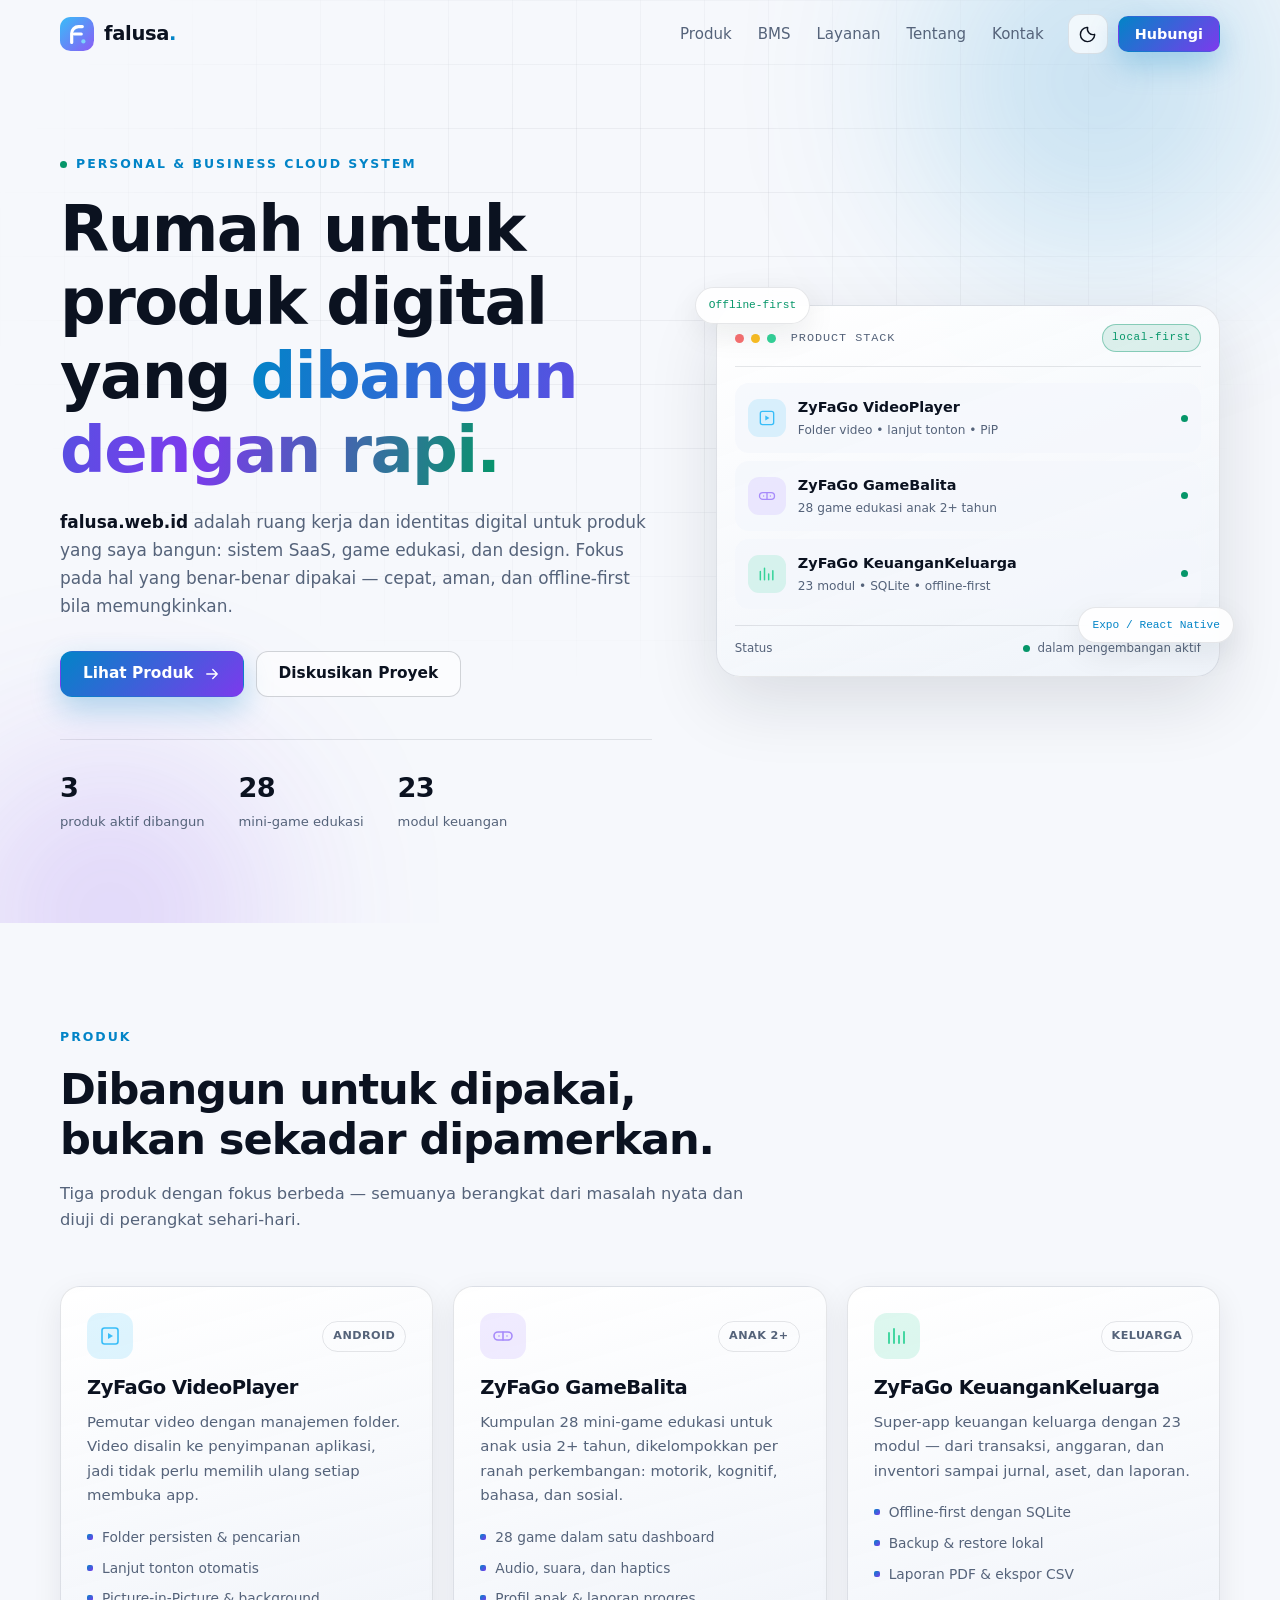
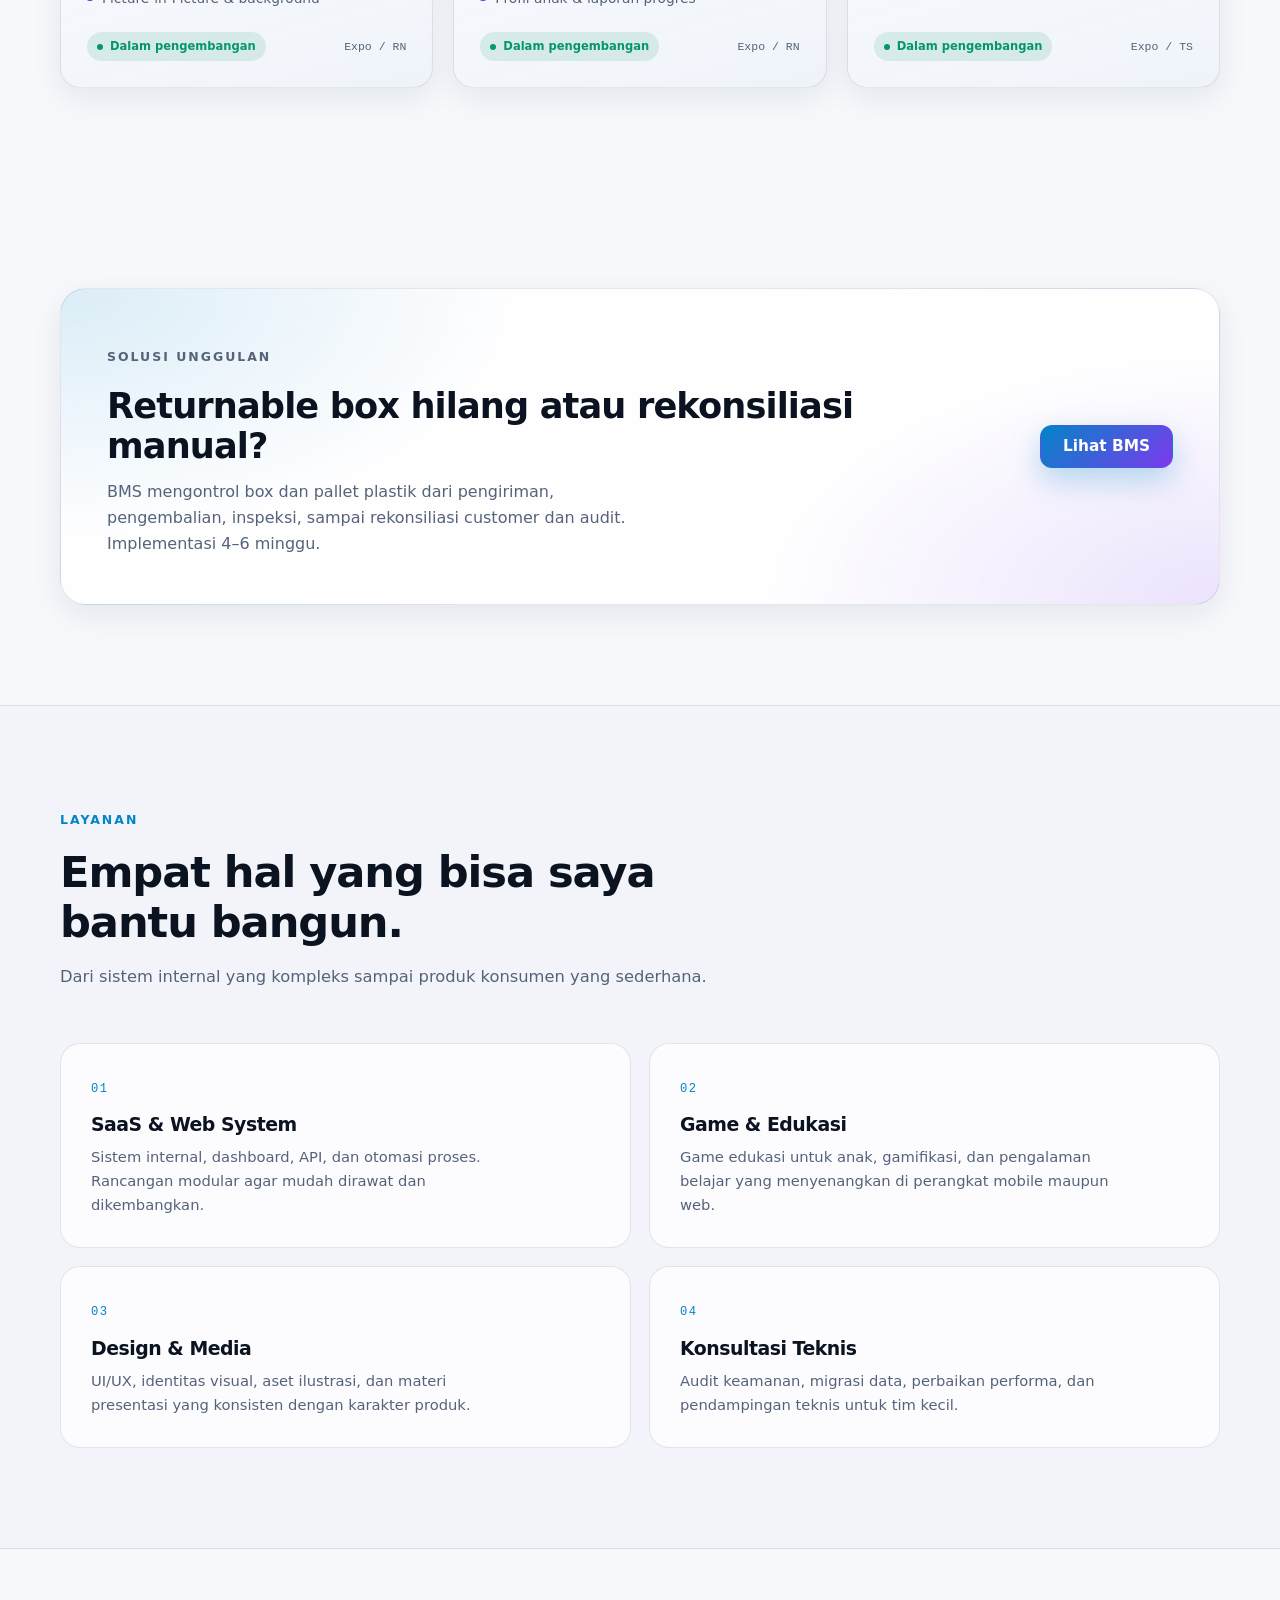
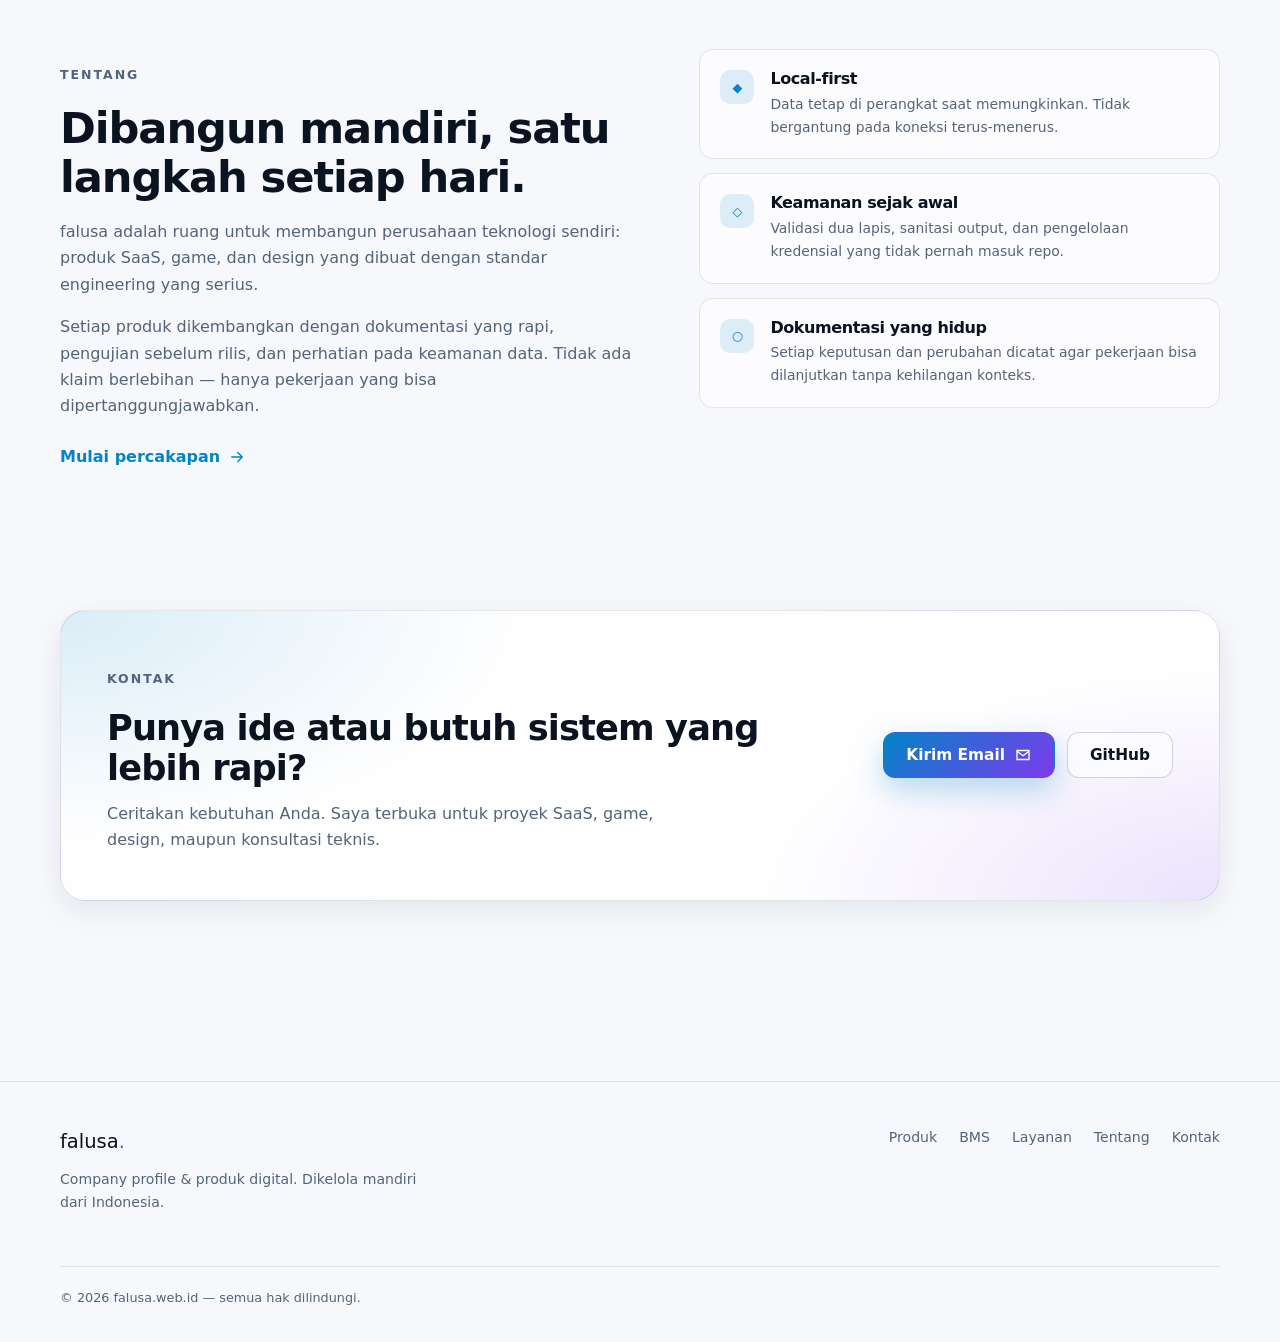
==== commit 54b96e5d: "Tambah halaman BMS, screenshot demo, dan teaser di beranda" ====
--- a/index.html
+++ b/index.html
@@ -7,6 +7,7 @@
   <meta name="description" content="falusa.web.id — rumah untuk produk digital: sistem SaaS, game edukasi, dan design. Dikelola secara mandiri, fokus pada kecepatan, keamanan, dan pengalaman pengguna.">
   <meta name="author" content="falusa">
   <meta name="theme-color" content="#070A12">
+  <script>document.documentElement.classList.add('js');</script>
   <link rel="canonical" href="https://falusa.web.id/">
   <link rel="icon" href="assets/img/favicon.svg" type="image/svg+xml">
   <link rel="stylesheet" href="assets/css/style.css">
@@ -57,6 +58,7 @@
 
       <nav class="nav-links" id="navLinks" aria-label="Navigasi utama">
         <a href="#produk">Produk</a>
+        <a href="bms.html">BMS</a>
         <a href="#layanan">Layanan</a>
         <a href="#tentang">Tentang</a>
         <a href="#kontak">Kontak</a>
@@ -220,6 +222,20 @@
       </div>
     </section>
 
+    <!-- SOLUSI BMS -->
+    <section class="section" id="bms">
+      <div class="container cta-box reveal">
+        <div class="cta-copy">
+          <p class="eyebrow">Solusi unggulan</p>
+          <h2>Returnable box hilang atau rekonsiliasi manual?</h2>
+          <p>BMS mengontrol box dan pallet plastik dari pengiriman, pengembalian, inspeksi, sampai rekonsiliasi customer dan audit. Implementasi 4–6 minggu.</p>
+        </div>
+        <div class="cta-actions">
+          <a class="btn btn-primary" href="bms.html">Lihat BMS</a>
+        </div>
+      </div>
+    </section>
+
     <!-- LAYANAN -->
     <section class="section section-alt" id="layanan">
       <div class="container">
@@ -319,6 +335,7 @@
       </div>
       <div class="footer-links">
         <a href="#produk">Produk</a>
+        <a href="bms.html">BMS</a>
         <a href="#layanan">Layanan</a>
         <a href="#tentang">Tentang</a>
         <a href="#kontak">Kontak</a>
--- a/assets/css/style.css
+++ b/assets/css/style.css
@@ -761,13 +761,15 @@
 
 /* ---------- Reveal ---------- */
 
-.reveal {
+.reveal { opacity: 1; transform: none; }
+
+.js .reveal {
   opacity: 0;
   transform: translateY(22px);
   transition: opacity 0.65s ease, transform 0.65s ease;
 }
 
-.reveal.is-visible { opacity: 1; transform: none; }
+.js .reveal.is-visible { opacity: 1; transform: none; }
 
 /* ---------- Responsive ---------- */
 
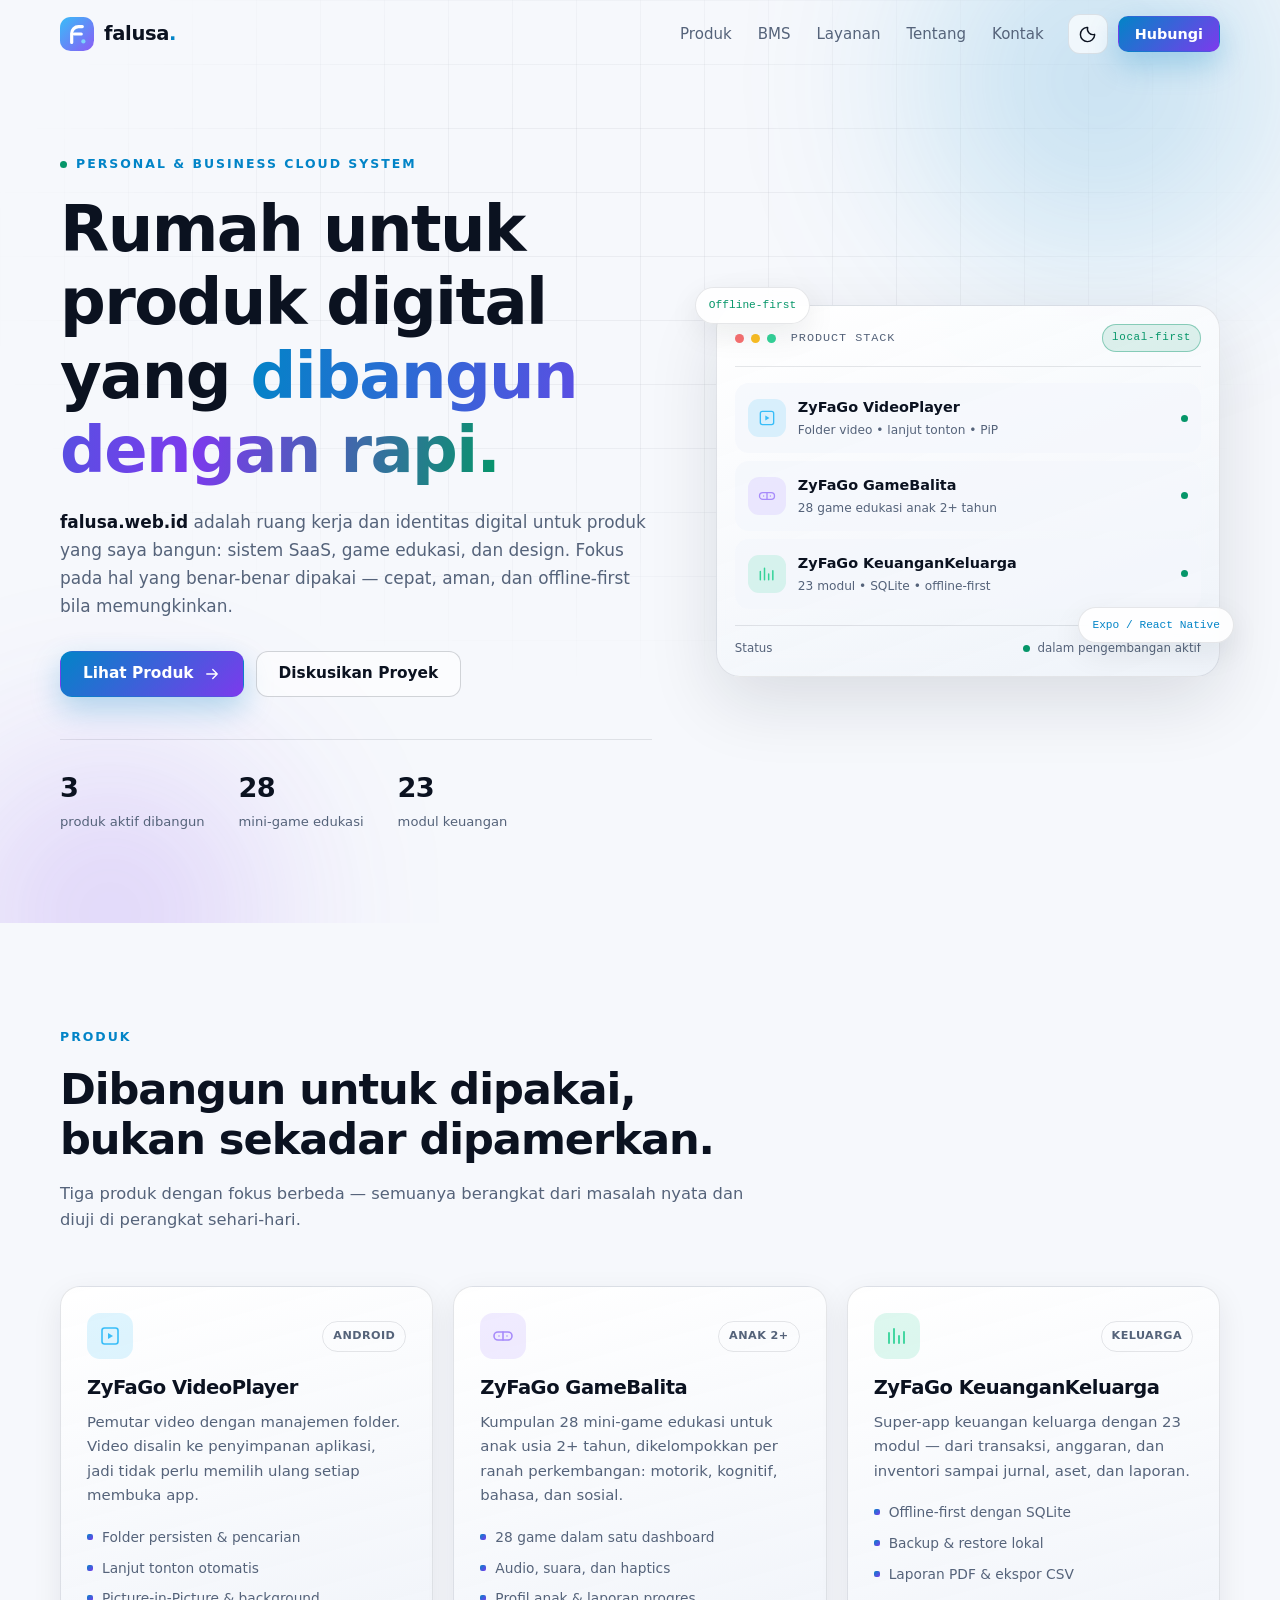
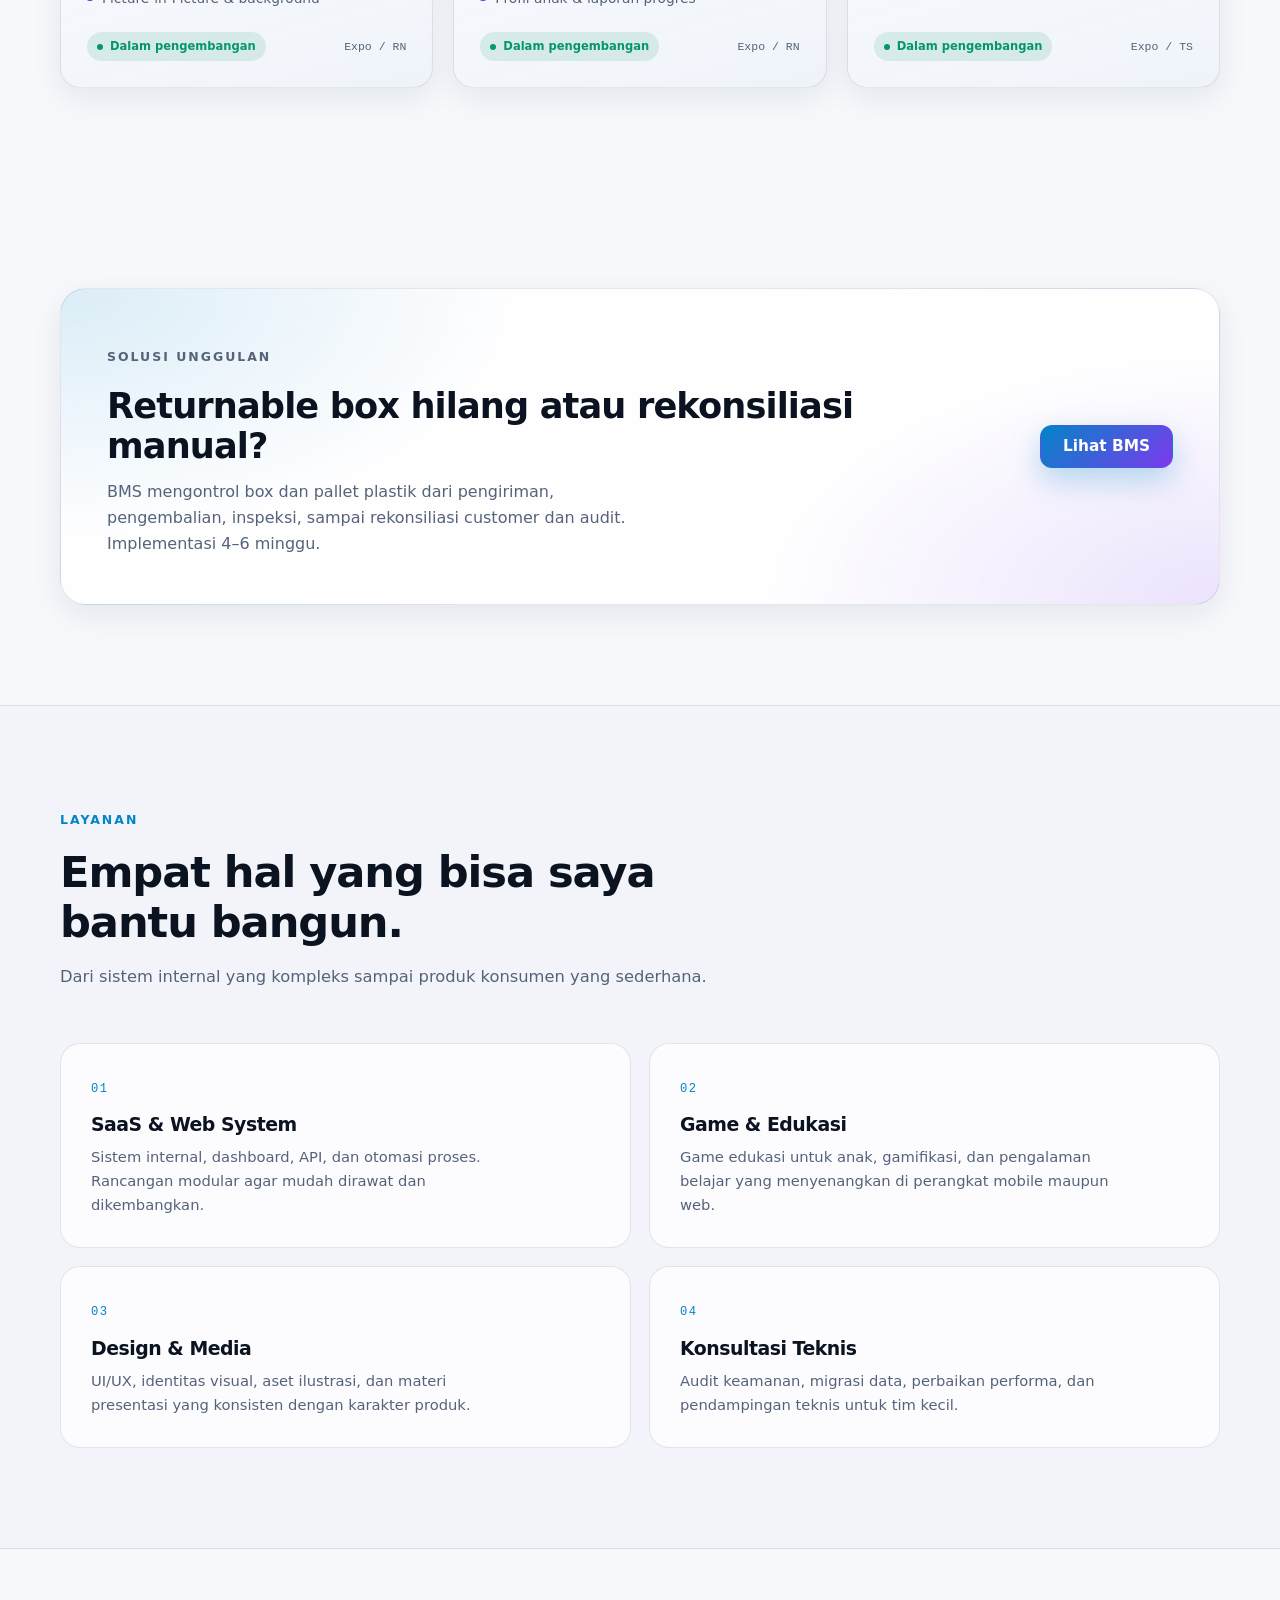
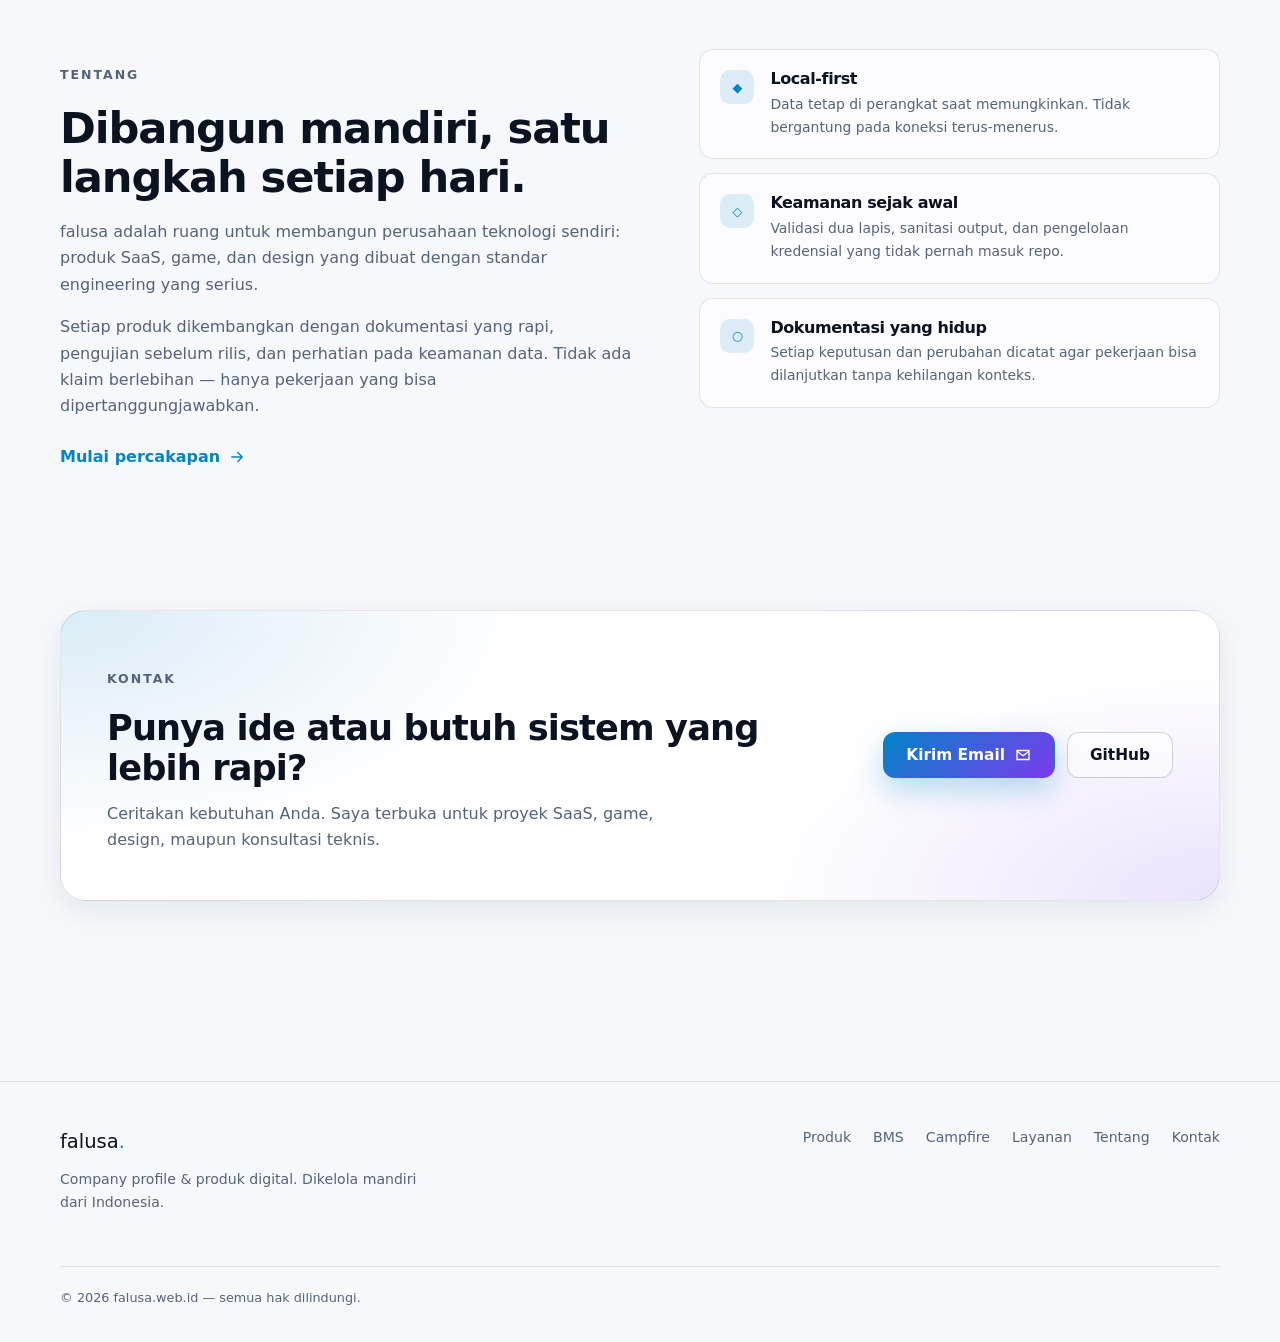
==== commit db2f1a20: "Tambah halaman Campfire dan prototipe game survival" ====
--- a/index.html
+++ b/index.html
@@ -336,6 +336,7 @@
       <div class="footer-links">
         <a href="#produk">Produk</a>
         <a href="bms.html">BMS</a>
+        <a href="campfire/">Campfire</a>
         <a href="#layanan">Layanan</a>
         <a href="#tentang">Tentang</a>
         <a href="#kontak">Kontak</a>
